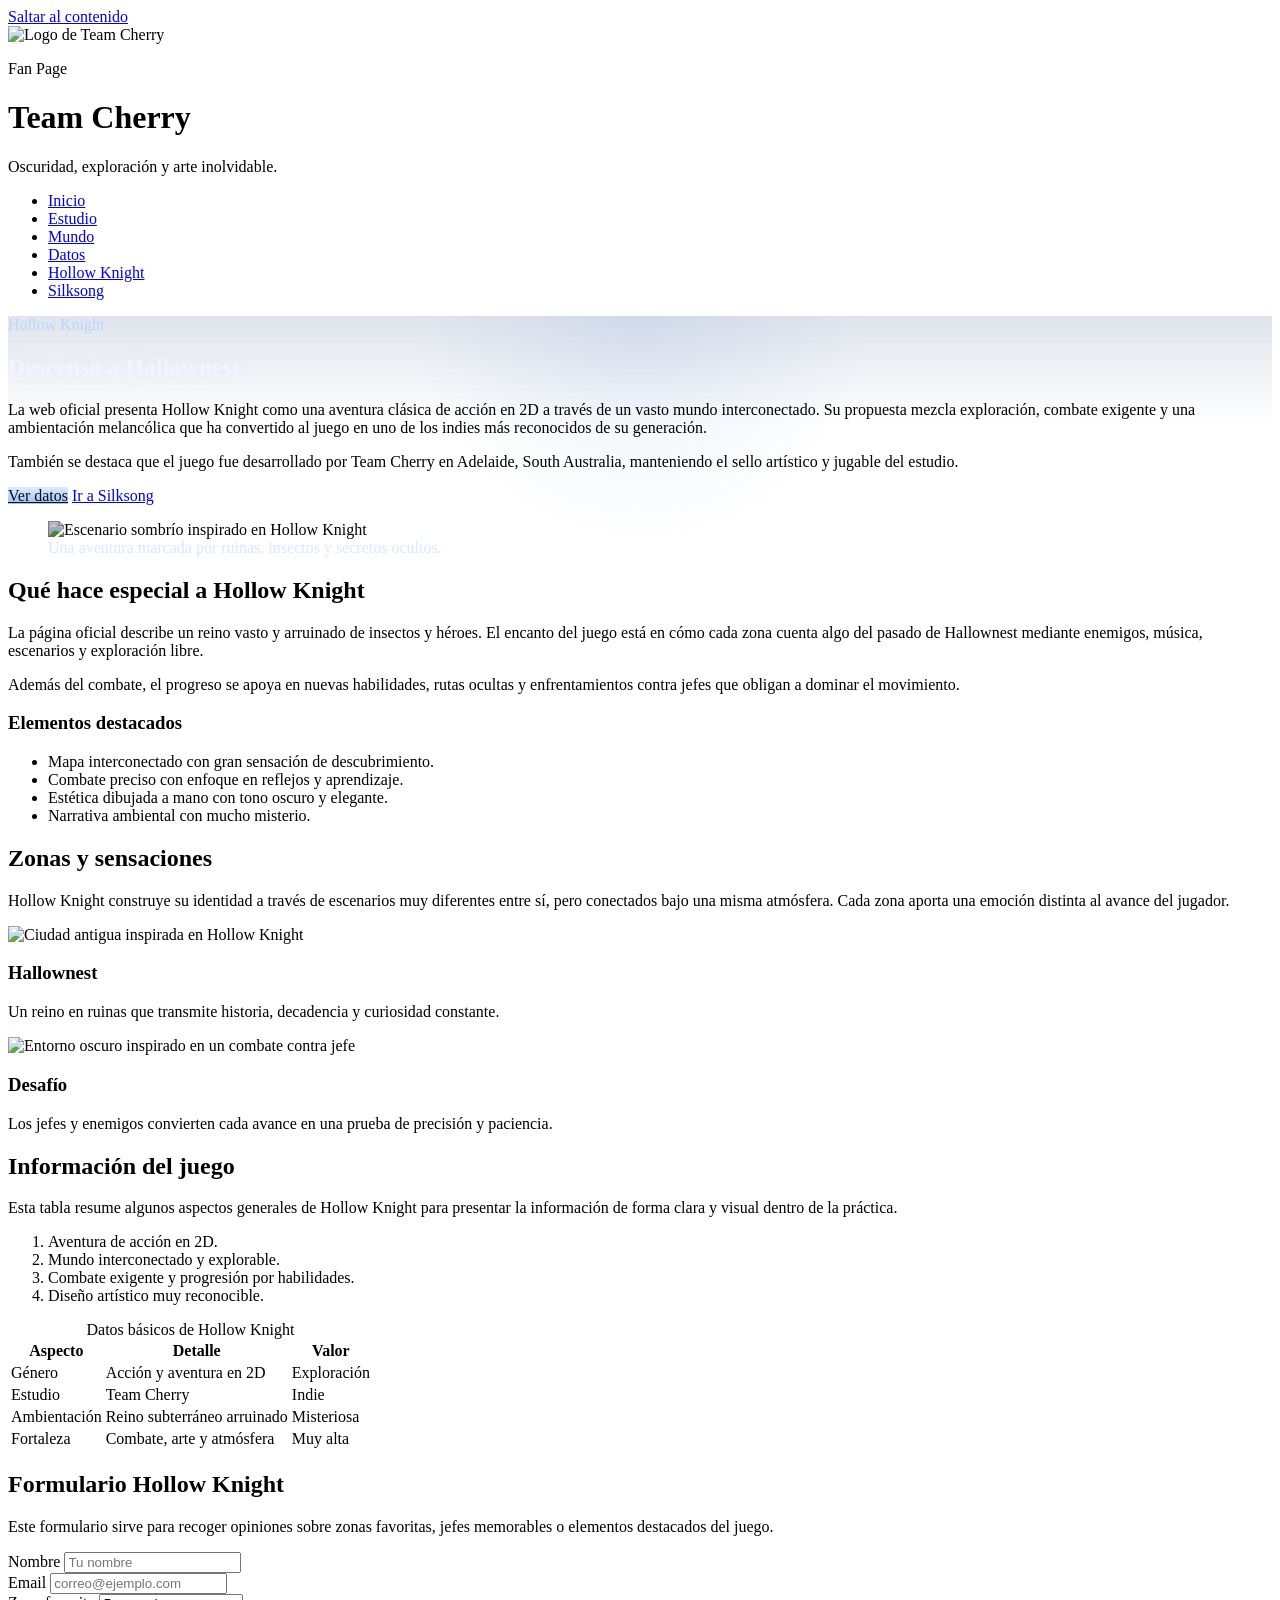
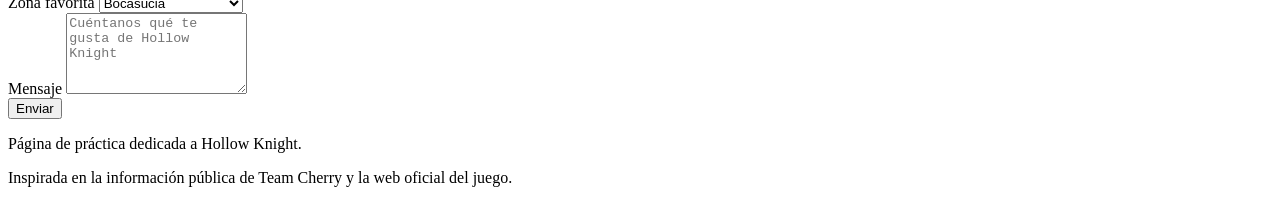
==== Html/hollowknight.html @ 448e2392 "+Paginas" ====
<!DOCTYPE html>
<html lang="es">
<head>
  <meta charset="UTF-8">
  <meta name="viewport" content="width=device-width, initial-scale=1.0">
  <meta name="description" content="Página dedicada a Hollow Knight con información general, características y formulario.">
  <title>Hollow Knight | Team Cherry Fan Page</title>
  <link rel="preconnect" href="https://fonts.googleapis.com">
  <link rel="preconnect" href="https://fonts.gstatic.com" crossorigin>
  <link href="https://fonts.googleapis.com/css2?family=Cinzel:wght@600;700&family=Inter:wght@400;500;700&display=swap" rel="stylesheet">
  <link rel="stylesheet" href="../Css/hollowknight.css">
</head>
<body>
  <a class="skip-link" href="#contenido">Saltar al contenido</a>

  <header class="site-header" id="inicio">
    <div class="container topbar">
      <div class="logo-wrap">
        <img class="header-logo" src="img/logo-placeholder.png" alt="Logo de Team Cherry" width="60" height="60">
        <div>
          <p class="mini-title">Fan Page</p>
          <h1>Team Cherry</h1>
          <p class="slogan">Oscuridad, exploración y arte inolvidable.</p>
        </div>
      </div>
      <nav class="main-nav" aria-label="Navegación principal">
        <ul>
          <li><a href="index.html">Inicio</a></li>
          <li><a href="index.html#estudio">Estudio</a></li>
          <li><a href="#mundo">Mundo</a></li>
          <li><a href="#tabla">Datos</a></li>
          <li><a href="hollowknight.html">Hollow Knight</a></li>
          <li><a href="silksong.html">Silksong</a></li>
        </ul>
      </nav>
    </div>
  </header>

  <main id="contenido">
    <section class="hero hero-game hk-hero">
      <div class="container hero-grid">
        <article class="hero-copy">
          <p class="mini-title">Hollow Knight</p>
          <h2>Descenso a Hallownest</h2>
          <p>La web oficial presenta Hollow Knight como una aventura clásica de acción en 2D a través de un vasto mundo interconectado. Su propuesta mezcla exploración, combate exigente y una ambientación melancólica que ha convertido al juego en uno de los indies más reconocidos de su generación.</p>
          <p>También se destaca que el juego fue desarrollado por Team Cherry en Adelaide, South Australia, manteniendo el sello artístico y jugable del estudio.</p>
          <div class="hero-actions">
            <a class="btn-primary" href="#tabla">Ver datos</a>
            <a class="btn-secondary" href="silksong.html">Ir a Silksong</a>
          </div>
        </article>
        <figure class="hero-panel">
          <img src="https://picsum.photos/seed/hollow-knight-main/900/1100" alt="Escenario sombrío inspirado en Hollow Knight" width="900" height="1100" loading="lazy">
          <figcaption>Una aventura marcada por ruinas, insectos y secretos ocultos.</figcaption>
        </figure>
      </div>
    </section>

    <section class="section" id="mundo">
      <div class="container two-col">
        <article class="panel">
          <h2>Qué hace especial a Hollow Knight</h2>
          <p>La página oficial describe un reino vasto y arruinado de insectos y héroes. El encanto del juego está en cómo cada zona cuenta algo del pasado de Hallownest mediante enemigos, música, escenarios y exploración libre.</p>
          <p>Además del combate, el progreso se apoya en nuevas habilidades, rutas ocultas y enfrentamientos contra jefes que obligan a dominar el movimiento.</p>
        </article>
        <aside class="panel light-panel">
          <h3>Elementos destacados</h3>
          <ul>
            <li>Mapa interconectado con gran sensación de descubrimiento.</li>
            <li>Combate preciso con enfoque en reflejos y aprendizaje.</li>
            <li>Estética dibujada a mano con tono oscuro y elegante.</li>
            <li>Narrativa ambiental con mucho misterio.</li>
          </ul>
        </aside>
      </div>
    </section>

    <section class="section alt-bg">
      <div class="container narrow-block">
        <h2>Zonas y sensaciones</h2>
        <p class="section-text centered-text">Hollow Knight construye su identidad a través de escenarios muy diferentes entre sí, pero conectados bajo una misma atmósfera. Cada zona aporta una emoción distinta al avance del jugador.</p>
        <div class="cards two-cards">
          <article class="card">
            <img src="https://picsum.photos/seed/hallownest-city/700/420" alt="Ciudad antigua inspirada en Hollow Knight" width="700" height="420" loading="lazy">
            <div class="card-content">
              <h3>Hallownest</h3>
              <p>Un reino en ruinas que transmite historia, decadencia y curiosidad constante.</p>
            </div>
          </article>
          <article class="card">
            <img src="https://picsum.photos/seed/hollow-boss/700/420" alt="Entorno oscuro inspirado en un combate contra jefe" width="700" height="420" loading="lazy">
            <div class="card-content">
              <h3>Desafío</h3>
              <p>Los jefes y enemigos convierten cada avance en una prueba de precisión y paciencia.</p>
            </div>
          </article>
        </div>
      </div>
    </section>

    <section class="section" id="tabla">
      <div class="container table-layout">
        <article>
          <h2>Información del juego</h2>
          <p>Esta tabla resume algunos aspectos generales de Hollow Knight para presentar la información de forma clara y visual dentro de la práctica.</p>
          <ol>
            <li>Aventura de acción en 2D.</li>
            <li>Mundo interconectado y explorable.</li>
            <li>Combate exigente y progresión por habilidades.</li>
            <li>Diseño artístico muy reconocible.</li>
          </ol>
        </article>
        <div class="table-wrap">
          <table>
            <caption>Datos básicos de Hollow Knight</caption>
            <thead>
              <tr>
                <th>Aspecto</th>
                <th>Detalle</th>
                <th>Valor</th>
              </tr>
            </thead>
            <tbody>
              <tr>
                <td>Género</td>
                <td>Acción y aventura en 2D</td>
                <td>Exploración</td>
              </tr>
              <tr>
                <td>Estudio</td>
                <td>Team Cherry</td>
                <td>Indie</td>
              </tr>
              <tr>
                <td>Ambientación</td>
                <td>Reino subterráneo arruinado</td>
                <td>Misteriosa</td>
              </tr>
              <tr>
                <td>Fortaleza</td>
                <td>Combate, arte y atmósfera</td>
                <td>Muy alta</td>
              </tr>
            </tbody>
          </table>
        </div>
      </div>
    </section>

    <section class="section contact-section">
      <div class="container contact-grid">
        <article class="panel">
          <h2>Formulario Hollow Knight</h2>
          <p>Este formulario sirve para recoger opiniones sobre zonas favoritas, jefes memorables o elementos destacados del juego.</p>
        </article>
        <form class="contact-form" action="#" method="post">
          <div class="form-group">
            <label for="nombre-hk">Nombre</label>
            <input type="text" id="nombre-hk" name="nombre-hk" placeholder="Tu nombre" required>
          </div>
          <div class="form-group">
            <label for="email-hk">Email</label>
            <input type="email" id="email-hk" name="email-hk" placeholder="correo@ejemplo.com" required>
          </div>
          <div class="form-group">
            <label for="zona-hk">Zona favorita</label>
            <select id="zona-hk" name="zona-hk">
              <option value="bocasucia">Bocasucia</option>
              <option value="ciudad">Ciudad de Lágrimas</option>
              <option value="nido">Nido Profundo</option>
              <option value="jardines">Jardines de la Reina</option>
            </select>
          </div>
          <div class="form-group">
            <label for="mensaje-hk">Mensaje</label>
            <textarea id="mensaje-hk" name="mensaje-hk" rows="5" placeholder="Cuéntanos qué te gusta de Hollow Knight"></textarea>
          </div>
          <button type="submit" class="btn-primary">Enviar</button>
        </form>
      </div>
    </section>
  </main>

  <footer class="site-footer">
    <div class="container footer-content">
      <p>Página de práctica dedicada a Hollow Knight.</p>
      <p>Inspirada en la información pública de Team Cherry y la web oficial del juego.</p>
    </div>
  </footer>
</body>
</html>
---- Css/hollowknight.css ----
.hero-game {
  background:
    radial-gradient(circle at top, rgba(124, 156, 214, 0.16), transparent 34%),
    linear-gradient(180deg, rgba(82, 104, 150, 0.18), transparent 45%);
}

.hero-game .mini-title {
  color: #b8d6ff;
}

.hero-game .hero-copy h2 {
  color: #eef6ff;
  text-shadow: 0 0 18px rgba(151, 191, 255, 0.12);
}

.hero-game .btn-primary {
  background: linear-gradient(180deg, #dcecff 0%, #9fc1ef 100%);
  color: #09111d;
}

.hero-game .btn-primary:hover {
  filter: brightness(1.08);
}

.hero-game .btn-secondary {
  border-color: rgba(159, 193, 239, 0.45);
}

.hero-game .btn-secondary:hover {
  color: #d5e8ff;
  background: rgba(159, 193, 239, 0.09);
}

.hk-hero .hero-panel {
  border-color: rgba(159, 193, 239, 0.25);
}

.hk-hero .hero-panel img {
  filter: brightness(0.78) contrast(1.04) saturate(0.95);
}

.hk-hero .hero-panel figcaption {
  color: #d7e8ff;
}

.hk-hero .panel,
.hk-hero .contact-form,
.hk-hero .table-wrap,
.hk-page .panel,
.hk-page .contact-form,
.hk-page .table-wrap {
  border-color: rgba(159, 193, 239, 0.16);
}

.hk-page .light-panel {
  background: linear-gradient(180deg, rgba(124, 156, 214, 0.14), rgba(255, 255, 255, 0.03));
}

.hk-page .card {
  background: linear-gradient(180deg, #101827 0%, #0b1320 100%);
}

.hk-page .card h3,
.hk-page h2,
.hk-page h3,
.hk-page caption {
  color: #edf5ff;
}

.hk-page thead {
  background: rgba(124, 156, 214, 0.14);
}

.hk-page label {
  color: #b8d6ff;
}

.hk-page input:focus,
.hk-page select:focus,
.hk-page textarea:focus {
  outline: 2px solid rgba(184, 214, 255, 0.75);
  border-color: rgba(184, 214, 255, 0.75);
}
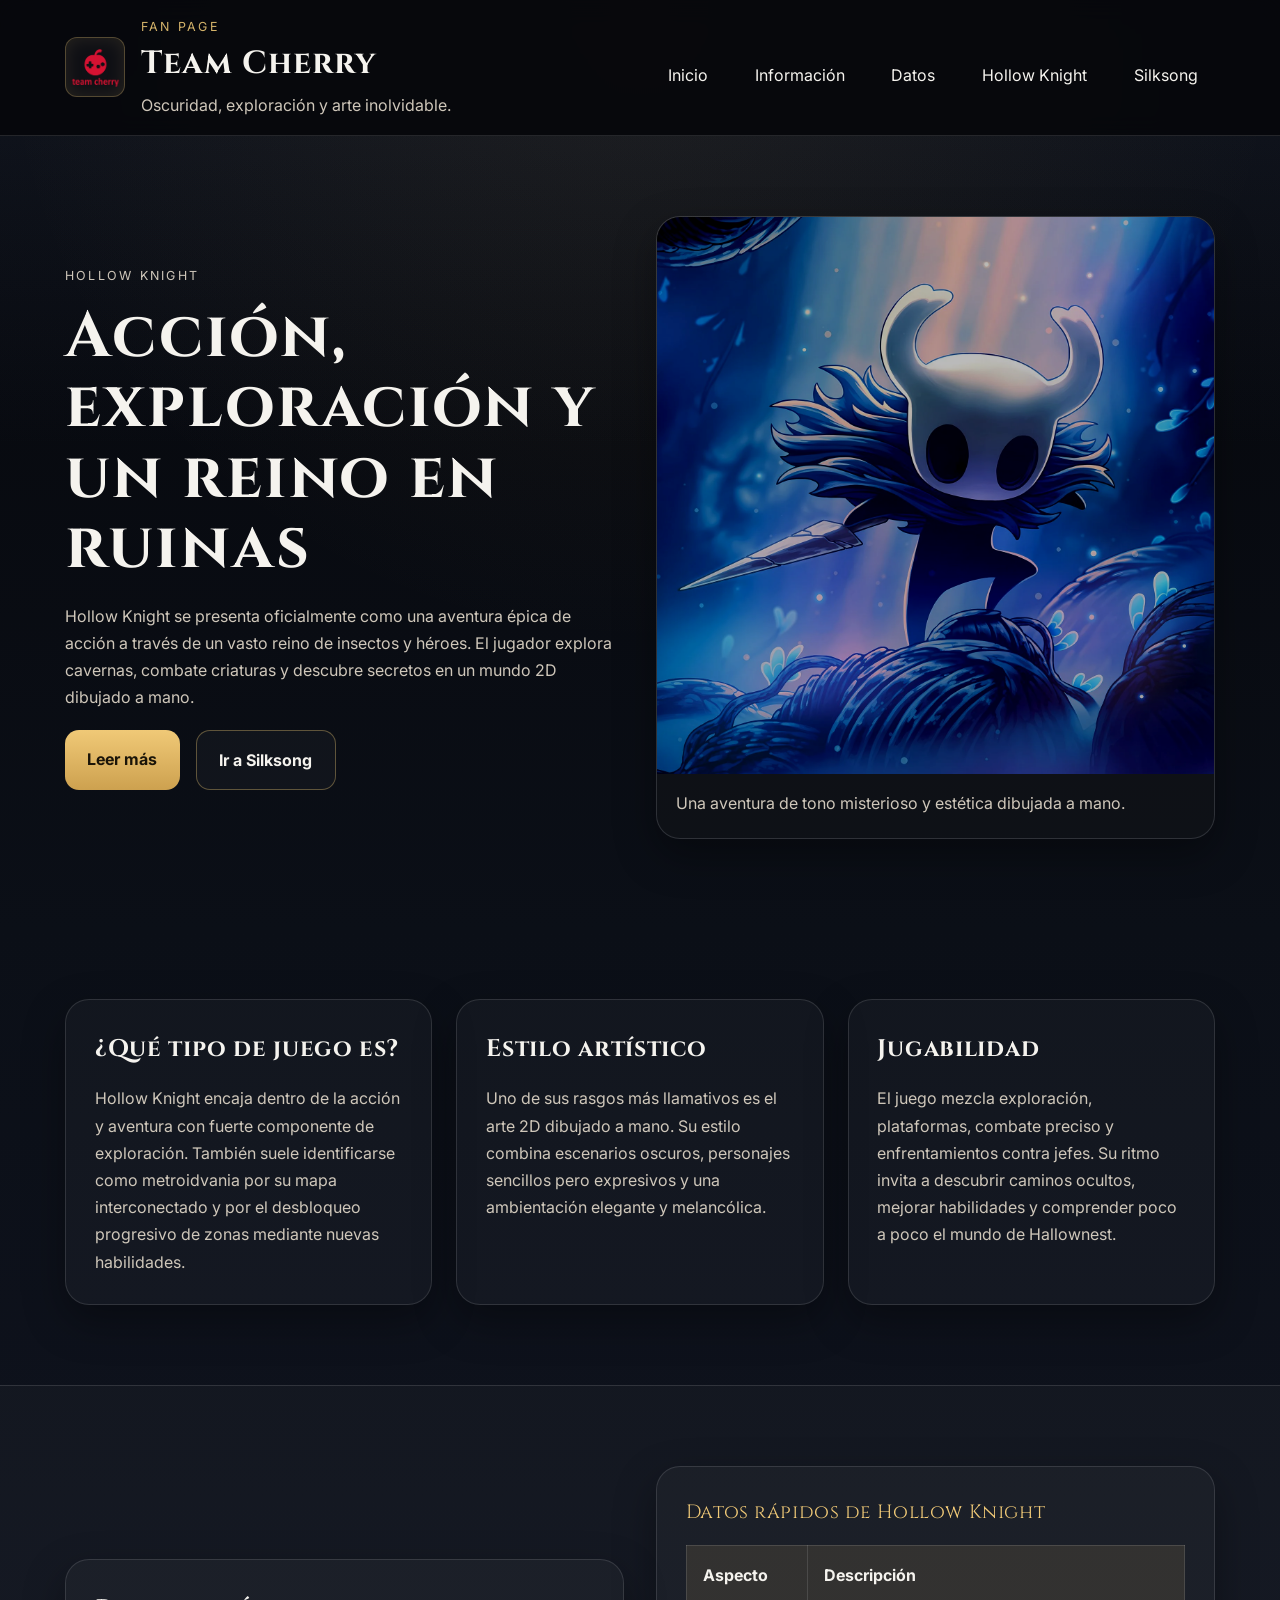
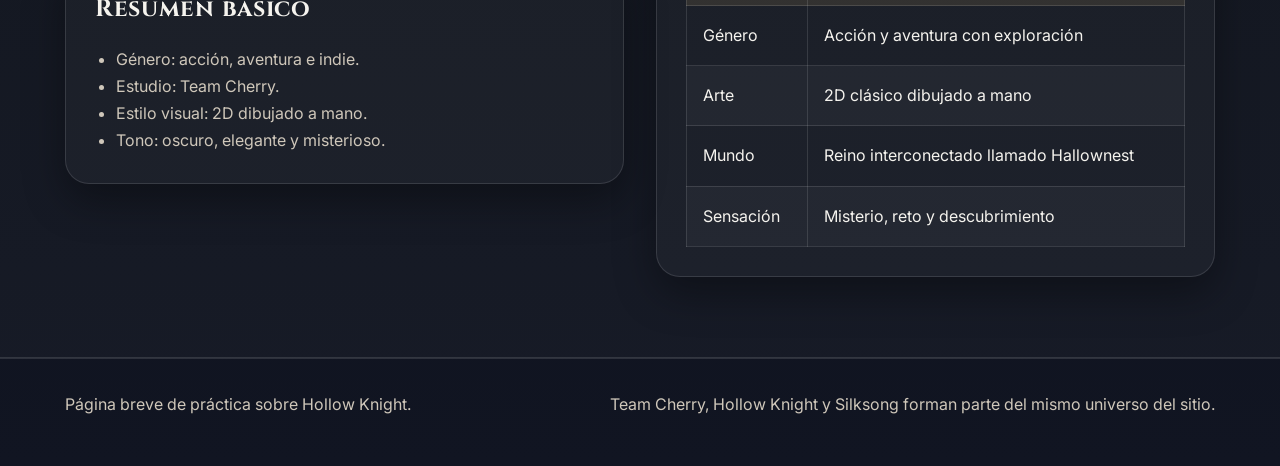
==== commit a8cc99de: "PaginasModificadas" ====
--- a/Html/hollowknight.html
+++ b/Html/hollowknight.html
@@ -3,20 +3,21 @@
 <head>
   <meta charset="UTF-8">
   <meta name="viewport" content="width=device-width, initial-scale=1.0">
-  <meta name="description" content="Página dedicada a Hollow Knight con información general, características y formulario.">
+  <meta name="description" content="Página breve sobre Hollow Knight con información básica del juego.">
   <title>Hollow Knight | Team Cherry Fan Page</title>
   <link rel="preconnect" href="https://fonts.googleapis.com">
   <link rel="preconnect" href="https://fonts.gstatic.com" crossorigin>
   <link href="https://fonts.googleapis.com/css2?family=Cinzel:wght@600;700&family=Inter:wght@400;500;700&display=swap" rel="stylesheet">
+  <link rel="stylesheet" href="../Css/estilos.css">
   <link rel="stylesheet" href="../Css/hollowknight.css">
 </head>
-<body>
+<body class="hk-page">
   <a class="skip-link" href="#contenido">Saltar al contenido</a>
 
   <header class="site-header" id="inicio">
     <div class="container topbar">
       <div class="logo-wrap">
-        <img class="header-logo" src="img/logo-placeholder.png" alt="Logo de Team Cherry" width="60" height="60">
+        <img class="header-logo" src="../Imagenes/TeamCherry.png" alt="Logo de Team Cherry" width="60" height="60">
         <div>
           <p class="mini-title">Fan Page</p>
           <h1>Team Cherry</h1>
@@ -26,8 +27,7 @@
       <nav class="main-nav" aria-label="Navegación principal">
         <ul>
           <li><a href="index.html">Inicio</a></li>
-          <li><a href="index.html#estudio">Estudio</a></li>
-          <li><a href="#mundo">Mundo</a></li>
+          <li><a href="#info">Información</a></li>
           <li><a href="#tabla">Datos</a></li>
           <li><a href="hollowknight.html">Hollow Knight</a></li>
           <li><a href="silksong.html">Silksong</a></li>
@@ -37,154 +37,93 @@
   </header>
 
   <main id="contenido">
-    <section class="hero hero-game hk-hero">
+    <section class="hero hero-game hk-hero short-hero">
       <div class="container hero-grid">
         <article class="hero-copy">
           <p class="mini-title">Hollow Knight</p>
-          <h2>Descenso a Hallownest</h2>
-          <p>La web oficial presenta Hollow Knight como una aventura clásica de acción en 2D a través de un vasto mundo interconectado. Su propuesta mezcla exploración, combate exigente y una ambientación melancólica que ha convertido al juego en uno de los indies más reconocidos de su generación.</p>
-          <p>También se destaca que el juego fue desarrollado por Team Cherry en Adelaide, South Australia, manteniendo el sello artístico y jugable del estudio.</p>
+          <h2>Acción, exploración y un reino en ruinas</h2>
+          <p>Hollow Knight se presenta oficialmente como una aventura épica de acción a través de un vasto reino de insectos y héroes. El jugador explora cavernas, combate criaturas y descubre secretos en un mundo 2D dibujado a mano.</p>
           <div class="hero-actions">
-            <a class="btn-primary" href="#tabla">Ver datos</a>
+            <a class="btn-primary" href="#info">Leer más</a>
             <a class="btn-secondary" href="silksong.html">Ir a Silksong</a>
           </div>
         </article>
+
         <figure class="hero-panel">
-          <img src="https://picsum.photos/seed/hollow-knight-main/900/1100" alt="Escenario sombrío inspirado en Hollow Knight" width="900" height="1100" loading="lazy">
-          <figcaption>Una aventura marcada por ruinas, insectos y secretos ocultos.</figcaption>
+          <img src="../Imagenes/HollowKnight.png" alt="Escenario oscuro inspirado en Hollow Knight" width="900" height="1000" loading="lazy">
+          <figcaption>Una aventura de tono misterioso y estética dibujada a mano.</figcaption>
         </figure>
       </div>
     </section>
 
-    <section class="section" id="mundo">
-      <div class="container two-col">
+    <section class="section" id="info">
+      <div class="container simple-grid">
         <article class="panel">
-          <h2>Qué hace especial a Hollow Knight</h2>
-          <p>La página oficial describe un reino vasto y arruinado de insectos y héroes. El encanto del juego está en cómo cada zona cuenta algo del pasado de Hallownest mediante enemigos, música, escenarios y exploración libre.</p>
-          <p>Además del combate, el progreso se apoya en nuevas habilidades, rutas ocultas y enfrentamientos contra jefes que obligan a dominar el movimiento.</p>
+          <h2>¿Qué tipo de juego es?</h2>
+          <p>Hollow Knight encaja dentro de la acción y aventura con fuerte componente de exploración. También suele identificarse como metroidvania por su mapa interconectado y por el desbloqueo progresivo de zonas mediante nuevas habilidades.</p>
         </article>
-        <aside class="panel light-panel">
-          <h3>Elementos destacados</h3>
-          <ul>
-            <li>Mapa interconectado con gran sensación de descubrimiento.</li>
-            <li>Combate preciso con enfoque en reflejos y aprendizaje.</li>
-            <li>Estética dibujada a mano con tono oscuro y elegante.</li>
-            <li>Narrativa ambiental con mucho misterio.</li>
-          </ul>
-        </aside>
+
+        <article class="panel">
+          <h2>Estilo artístico</h2>
+          <p>Uno de sus rasgos más llamativos es el arte 2D dibujado a mano. Su estilo combina escenarios oscuros, personajes sencillos pero expresivos y una ambientación elegante y melancólica.</p>
+        </article>
+
+        <article class="panel">
+          <h2>Jugabilidad</h2>
+          <p>El juego mezcla exploración, plataformas, combate preciso y enfrentamientos contra jefes. Su ritmo invita a descubrir caminos ocultos, mejorar habilidades y comprender poco a poco el mundo de Hallownest.</p>
+        </article>
       </div>
     </section>
 
-    <section class="section alt-bg">
-      <div class="container narrow-block">
-        <h2>Zonas y sensaciones</h2>
-        <p class="section-text centered-text">Hollow Knight construye su identidad a través de escenarios muy diferentes entre sí, pero conectados bajo una misma atmósfera. Cada zona aporta una emoción distinta al avance del jugador.</p>
-        <div class="cards two-cards">
-          <article class="card">
-            <img src="https://picsum.photos/seed/hallownest-city/700/420" alt="Ciudad antigua inspirada en Hollow Knight" width="700" height="420" loading="lazy">
-            <div class="card-content">
-              <h3>Hallownest</h3>
-              <p>Un reino en ruinas que transmite historia, decadencia y curiosidad constante.</p>
-            </div>
-          </article>
-          <article class="card">
-            <img src="https://picsum.photos/seed/hollow-boss/700/420" alt="Entorno oscuro inspirado en un combate contra jefe" width="700" height="420" loading="lazy">
-            <div class="card-content">
-              <h3>Desafío</h3>
-              <p>Los jefes y enemigos convierten cada avance en una prueba de precisión y paciencia.</p>
-            </div>
-          </article>
-        </div>
-      </div>
-    </section>
+    <section class="section alt-bg" id="tabla">
+      <div class="container table-layout">
+        <article class="panel info-block">
+          <h2>Resumen básico</h2>
+          <ul>
+            <li>Género: acción, aventura e indie.</li>
+            <li>Estudio: Team Cherry.</li>
+            <li>Estilo visual: 2D dibujado a mano.</li>
+            <li>Tono: oscuro, elegante y misterioso.</li>
+          </ul>
+        </article>
 
-    <section class="section" id="tabla">
-      <div class="container table-layout">
-        <article>
-          <h2>Información del juego</h2>
-          <p>Esta tabla resume algunos aspectos generales de Hollow Knight para presentar la información de forma clara y visual dentro de la práctica.</p>
-          <ol>
-            <li>Aventura de acción en 2D.</li>
-            <li>Mundo interconectado y explorable.</li>
-            <li>Combate exigente y progresión por habilidades.</li>
-            <li>Diseño artístico muy reconocible.</li>
-          </ol>
-        </article>
         <div class="table-wrap">
           <table>
-            <caption>Datos básicos de Hollow Knight</caption>
+            <caption>Datos rápidos de Hollow Knight</caption>
             <thead>
               <tr>
                 <th>Aspecto</th>
-                <th>Detalle</th>
-                <th>Valor</th>
+                <th>Descripción</th>
               </tr>
             </thead>
             <tbody>
               <tr>
                 <td>Género</td>
-                <td>Acción y aventura en 2D</td>
-                <td>Exploración</td>
+                <td>Acción y aventura con exploración</td>
               </tr>
               <tr>
-                <td>Estudio</td>
-                <td>Team Cherry</td>
-                <td>Indie</td>
+                <td>Arte</td>
+                <td>2D clásico dibujado a mano</td>
               </tr>
               <tr>
-                <td>Ambientación</td>
-                <td>Reino subterráneo arruinado</td>
-                <td>Misteriosa</td>
+                <td>Mundo</td>
+                <td>Reino interconectado llamado Hallownest</td>
               </tr>
               <tr>
-                <td>Fortaleza</td>
-                <td>Combate, arte y atmósfera</td>
-                <td>Muy alta</td>
+                <td>Sensación</td>
+                <td>Misterio, reto y descubrimiento</td>
               </tr>
             </tbody>
           </table>
         </div>
       </div>
     </section>
-
-    <section class="section contact-section">
-      <div class="container contact-grid">
-        <article class="panel">
-          <h2>Formulario Hollow Knight</h2>
-          <p>Este formulario sirve para recoger opiniones sobre zonas favoritas, jefes memorables o elementos destacados del juego.</p>
-        </article>
-        <form class="contact-form" action="#" method="post">
-          <div class="form-group">
-            <label for="nombre-hk">Nombre</label>
-            <input type="text" id="nombre-hk" name="nombre-hk" placeholder="Tu nombre" required>
-          </div>
-          <div class="form-group">
-            <label for="email-hk">Email</label>
-            <input type="email" id="email-hk" name="email-hk" placeholder="correo@ejemplo.com" required>
-          </div>
-          <div class="form-group">
-            <label for="zona-hk">Zona favorita</label>
-            <select id="zona-hk" name="zona-hk">
-              <option value="bocasucia">Bocasucia</option>
-              <option value="ciudad">Ciudad de Lágrimas</option>
-              <option value="nido">Nido Profundo</option>
-              <option value="jardines">Jardines de la Reina</option>
-            </select>
-          </div>
-          <div class="form-group">
-            <label for="mensaje-hk">Mensaje</label>
-            <textarea id="mensaje-hk" name="mensaje-hk" rows="5" placeholder="Cuéntanos qué te gusta de Hollow Knight"></textarea>
-          </div>
-          <button type="submit" class="btn-primary">Enviar</button>
-        </form>
-      </div>
-    </section>
   </main>
 
   <footer class="site-footer">
     <div class="container footer-content">
-      <p>Página de práctica dedicada a Hollow Knight.</p>
-      <p>Inspirada en la información pública de Team Cherry y la web oficial del juego.</p>
+      <p>Página breve de práctica sobre Hollow Knight.</p>
+      <p>Team Cherry, Hollow Knight y Silksong forman parte del mismo universo del sitio.</p>
     </div>
   </footer>
 </body>
--- a/Css/estilos.css
+++ b/Css/estilos.css
@@ -0,0 +1,443 @@
+:root {
+  --bg: #07080d;
+  --bg-soft: #10131c;
+  --surface: #171b26;
+  --surface-light: #f4f1ea;
+  --surface-muted: #d9d1c1;
+  --text: #f5f3ee;
+  --text-soft: #cfc7ba;
+  --dark-text: #181818;
+  --gold: #d4b36a;
+  --gold-strong: #f0c977;
+  --line: rgba(255, 255, 255, 0.12);
+  --shadow: 0 16px 40px rgba(0, 0, 0, 0.35);
+}
+
+* {
+  box-sizing: border-box;
+  margin: 0;
+  padding: 0;
+}
+
+html {
+  scroll-behavior: smooth;
+}
+
+body {
+  font-family: 'Inter', sans-serif;
+  color: var(--text);
+  background:
+    radial-gradient(circle at top, rgba(212, 179, 106, 0.08), transparent 30%),
+    linear-gradient(180deg, #05060a 0%, #0b0f17 45%, #111522 100%);
+  line-height: 1.7;
+}
+
+img {
+  display: block;
+  width: 100%;
+  height: auto;
+}
+
+.container {
+  width: min(1150px, 92%);
+  margin: 0 auto;
+}
+
+.skip-link {
+  position: absolute;
+  left: -9999px;
+}
+
+.skip-link:focus {
+  left: 1rem;
+  top: 1rem;
+  background: #fff;
+  color: #000;
+  padding: 0.8rem 1rem;
+  border-radius: 0.7rem;
+  z-index: 999;
+}
+
+.site-header {
+  position: sticky;
+  top: 0;
+  z-index: 100;
+  background: rgba(7, 8, 13, 0.9);
+  backdrop-filter: blur(12px);
+  border-bottom: 1px solid var(--line);
+}
+
+.topbar {
+  display: flex;
+  justify-content: space-between;
+  align-items: center;
+  gap: 2rem;
+  padding: 1rem 0;
+}
+
+.logo-wrap {
+  display: flex;
+  align-items: center;
+  gap: 1rem;
+}
+
+.header-logo {
+  width: 60px;
+  height: 60px;
+  object-fit: cover;
+  border-radius: 12px;
+  border: 1px solid rgba(212, 179, 106, 0.35);
+  box-shadow: inset 0 0 18px rgba(212, 179, 106, 0.12);
+  background: rgba(255, 255, 255, 0.04);
+  padding: 0.25rem;
+}
+
+h1,
+h2,
+h3,
+caption {
+  font-family: 'Cinzel', serif;
+  letter-spacing: 0.03em;
+}
+
+.mini-title {
+  text-transform: uppercase;
+  letter-spacing: 0.18em;
+  color: var(--gold);
+  font-size: 0.78rem;
+}
+
+.slogan {
+  color: var(--text-soft);
+}
+
+.main-nav ul {
+  list-style: none;
+  display: flex;
+  flex-wrap: wrap;
+  gap: 0.8rem;
+}
+
+.main-nav a {
+  text-decoration: none;
+  color: var(--text);
+  padding: 0.75rem 1rem;
+  border-radius: 999px;
+  border: 1px solid transparent;
+  transition: all 0.3s ease;
+}
+
+.main-nav a:hover,
+.main-nav a:focus {
+  color: var(--gold-strong);
+  border-color: rgba(212, 179, 106, 0.35);
+  background: rgba(255, 255, 255, 0.04);
+}
+
+.hero,
+.section {
+  padding: 5rem 0;
+}
+
+.hero-grid,
+.two-col,
+.table-layout,
+.contact-grid {
+  display: grid;
+  grid-template-columns: repeat(2, 1fr);
+  gap: 2rem;
+  align-items: center;
+}
+
+.hero-copy h2 {
+  font-size: clamp(2.4rem, 5vw, 4.6rem);
+  line-height: 1.1;
+  margin: 0.8rem 0 1.2rem;
+}
+
+.hero-copy p {
+  color: var(--text-soft);
+  margin-bottom: 1rem;
+  max-width: 62ch;
+}
+
+.hero-actions {
+  display: flex;
+  flex-wrap: wrap;
+  gap: 1rem;
+  margin-top: 1.2rem;
+}
+
+.hero-panel,
+.panel,
+.card,
+.table-wrap,
+.contact-form {
+  border: 1px solid var(--line);
+  border-radius: 24px;
+  overflow: hidden;
+  box-shadow: var(--shadow);
+}
+
+.hero-panel {
+  background: rgba(255, 255, 255, 0.03);
+}
+
+.hero-panel img {
+  min-height: 520px;
+  object-fit: cover;
+  filter: brightness(0.72) contrast(1.05);
+}
+
+.hero-panel figcaption {
+  padding: 1rem 1.2rem 1.3rem;
+  color: var(--text-soft);
+  background: rgba(0, 0, 0, 0.2);
+}
+
+.btn-primary,
+.btn-secondary {
+  display: inline-block;
+  text-decoration: none;
+  padding: 0.95rem 1.4rem;
+  border-radius: 14px;
+  font-weight: 700;
+  transition: 0.3s ease;
+}
+
+.btn-primary {
+  background: linear-gradient(180deg, #f0c977 0%, #cda14f 100%);
+  color: #1a1408;
+  border: none;
+}
+
+.btn-primary:hover {
+  transform: translateY(-2px);
+  filter: brightness(1.05);
+}
+
+.btn-secondary {
+  border: 1px solid rgba(212, 179, 106, 0.4);
+  color: var(--text);
+  background: rgba(255, 255, 255, 0.03);
+}
+
+.btn-secondary:hover {
+  color: var(--gold-strong);
+  background: rgba(255, 255, 255, 0.06);
+}
+
+.panel,
+.contact-form,
+.table-wrap {
+  padding: 1.8rem;
+  background: rgba(255, 255, 255, 0.03);
+}
+
+.light-panel {
+  background: linear-gradient(180deg, rgba(212, 179, 106, 0.08), rgba(255, 255, 255, 0.03));
+}
+
+.panel p,
+.panel li,
+.section-text,
+.table-layout p,
+.table-layout li {
+  color: var(--text-soft);
+}
+
+ul,
+ol {
+  padding-left: 1.3rem;
+  margin-top: 1rem;
+}
+
+.alt-bg {
+  background: rgba(255, 255, 255, 0.025);
+  border-top: 1px solid var(--line);
+  border-bottom: 1px solid var(--line);
+}
+
+.cards {
+  margin-top: 2rem;
+  display: grid;
+  grid-template-columns: repeat(3, 1fr);
+  gap: 1.5rem;
+}
+
+.narrow-block {
+  max-width: 920px;
+}
+
+.centered-text {
+  text-align: center;
+  margin-left: auto;
+  margin-right: auto;
+}
+
+.two-cards {
+  grid-template-columns: repeat(2, minmax(280px, 360px));
+  justify-content: center;
+}
+
+.card {
+  background: #0f1420;
+}
+
+.card img {
+  height: 240px;
+  object-fit: cover;
+  filter: brightness(0.8);
+}
+
+.card-content {
+  padding: 1.4rem;
+}
+
+.card-content p {
+  color: var(--text-soft);
+  margin-top: 0.8rem;
+}
+
+.card:hover {
+  transform: translateY(-4px);
+  transition: transform 0.3s ease;
+}
+
+table {
+  width: 100%;
+  border-collapse: collapse;
+}
+
+caption {
+  text-align: left;
+  margin-bottom: 1rem;
+  color: var(--gold-strong);
+  font-size: 1.2rem;
+}
+
+th,
+td {
+  border: 1px solid rgba(255, 255, 255, 0.12);
+  padding: 1rem;
+  text-align: left;
+}
+
+thead {
+  background: rgba(212, 179, 106, 0.12);
+}
+
+tbody tr:nth-child(even) {
+  background: rgba(255, 255, 255, 0.03);
+}
+
+.form-group {
+  display: flex;
+  flex-direction: column;
+  margin-bottom: 1rem;
+}
+
+label {
+  margin-bottom: 0.45rem;
+  font-weight: 700;
+  color: var(--gold-strong);
+}
+
+input,
+select,
+textarea {
+  background: rgba(255, 255, 255, 0.05);
+  border: 1px solid rgba(255, 255, 255, 0.14);
+  border-radius: 14px;
+  padding: 0.95rem 1rem;
+  color: var(--text);
+}
+
+input::placeholder,
+textarea::placeholder {
+  color: #b9b1a3;
+}
+
+input:focus,
+select:focus,
+textarea:focus {
+  outline: 2px solid rgba(240, 201, 119, 0.7);
+  border-color: rgba(240, 201, 119, 0.7);
+}
+
+.site-footer {
+  border-top: 1px solid var(--line);
+  padding: 2rem 0 3rem;
+}
+
+.footer-content {
+  display: flex;
+  justify-content: space-between;
+  gap: 1rem;
+  flex-wrap: wrap;
+  color: var(--text-soft);
+}
+
+@media (max-width: 950px) {
+  .topbar,
+  .hero-grid,
+  .two-col,
+  .table-layout,
+  .contact-grid,
+  .cards {
+    grid-template-columns: 1fr;
+    display: grid;
+  }
+
+  .topbar {
+    justify-items: center;
+    text-align: center;
+  }
+
+  .logo-wrap {
+    flex-direction: column;
+  }
+
+  .main-nav ul,
+  .hero-actions {
+    justify-content: center;
+  }
+}
+
+@media (max-width: 600px) {
+  .hero,
+  .section {
+    padding: 3.5rem 0;
+  }
+
+  .hero-copy h2 {
+    font-size: 2.2rem;
+  }
+
+  .hero-panel img {
+    min-height: 360px;
+  }
+
+  th,
+  td {
+    padding: 0.8rem;
+    font-size: 0.95rem;
+  }
+
+  .footer-content {
+    flex-direction: column;
+    text-align: center;
+  }
+}
+
+.hero-game .hero-panel img {
+  min-height: 540px;
+}
+
+.hk-hero {
+  background: linear-gradient(180deg, rgba(120, 150, 205, 0.08), transparent 40%);
+}
+
+.ss-hero {
+  background: linear-gradient(180deg, rgba(180, 60, 70, 0.12), transparent 40%);
+}
--- a/Css/hollowknight.css
+++ b/Css/hollowknight.css
@@ -1,83 +1,75 @@
-.hero-game {
-  background:
-    radial-gradient(circle at top, rgba(124, 156, 214, 0.16), transparent 34%),
-    linear-gradient(180deg, rgba(82, 104, 150, 0.18), transparent 45%);
+.hk-page .hero-game {
+  padding: 5rem 0;
 }
 
-.hero-game .mini-title {
-  color: #b8d6ff;
+.hk-page .hk-hero {
+  background: linear-gradient(180deg, rgba(120, 150, 205, 0.08), transparent 40%);
 }
 
-.hero-game .hero-copy h2 {
-  color: #eef6ff;
-  text-shadow: 0 0 18px rgba(151, 191, 255, 0.12);
+.hk-page .short-hero .hero-panel img {
+  min-height: 540px;
 }
 
-.hero-game .btn-primary {
-  background: linear-gradient(180deg, #dcecff 0%, #9fc1ef 100%);
-  color: #09111d;
+.hk-page .simple-grid {
+  display: grid;
+  grid-template-columns: repeat(3, 1fr);
+  gap: 1.5rem;
 }
 
-.hero-game .btn-primary:hover {
-  filter: brightness(1.08);
+.hk-page .simple-grid .panel h2 {
+  margin-bottom: 1rem;
 }
 
-.hero-game .btn-secondary {
-  border-color: rgba(159, 193, 239, 0.45);
+.hk-page .simple-grid .panel p,
+.hk-page .info-block li {
+  color: var(--text-soft);
 }
 
-.hero-game .btn-secondary:hover {
-  color: #d5e8ff;
-  background: rgba(159, 193, 239, 0.09);
+.hk-page .info-block ul {
+  padding-left: 1.3rem;
+  margin-top: 1rem;
 }
 
-.hk-hero .hero-panel {
-  border-color: rgba(159, 193, 239, 0.25);
+.hk-page .table-layout {
+  display: grid;
+  grid-template-columns: repeat(2, 1fr);
+  gap: 2rem;
+  align-items: center;
 }
 
-.hk-hero .hero-panel img {
-  filter: brightness(0.78) contrast(1.04) saturate(0.95);
+.hk-page .table-wrap {
+  padding: 1.8rem;
 }
 
-.hk-hero .hero-panel figcaption {
-  color: #d7e8ff;
+.hk-page caption {
+  margin-bottom: 1rem;
 }
 
-.hk-hero .panel,
-.hk-hero .contact-form,
-.hk-hero .table-wrap,
-.hk-page .panel,
-.hk-page .contact-form,
-.hk-page .table-wrap {
-  border-color: rgba(159, 193, 239, 0.16);
+.hk-page th,
+.hk-page td {
+  padding: 1rem;
+  text-align: left;
 }
 
-.hk-page .light-panel {
-  background: linear-gradient(180deg, rgba(124, 156, 214, 0.14), rgba(255, 255, 255, 0.03));
+@media (max-width: 950px) {
+  .hk-page .simple-grid,
+  .hk-page .table-layout {
+    grid-template-columns: 1fr;
+  }
 }
 
-.hk-page .card {
-  background: linear-gradient(180deg, #101827 0%, #0b1320 100%);
-}
+@media (max-width: 600px) {
+  .hk-page .hero-game {
+    padding: 3.5rem 0;
+  }
 
-.hk-page .card h3,
-.hk-page h2,
-.hk-page h3,
-.hk-page caption {
-  color: #edf5ff;
-}
+  .hk-page .short-hero .hero-panel img {
+    min-height: 360px;
+  }
 
-.hk-page thead {
-  background: rgba(124, 156, 214, 0.14);
-}
-
-.hk-page label {
-  color: #b8d6ff;
-}
-
-.hk-page input:focus,
-.hk-page select:focus,
-.hk-page textarea:focus {
-  outline: 2px solid rgba(184, 214, 255, 0.75);
-  border-color: rgba(184, 214, 255, 0.75);
+  .hk-page th,
+  .hk-page td {
+    padding: 0.8rem;
+    font-size: 0.95rem;
+  }
 }
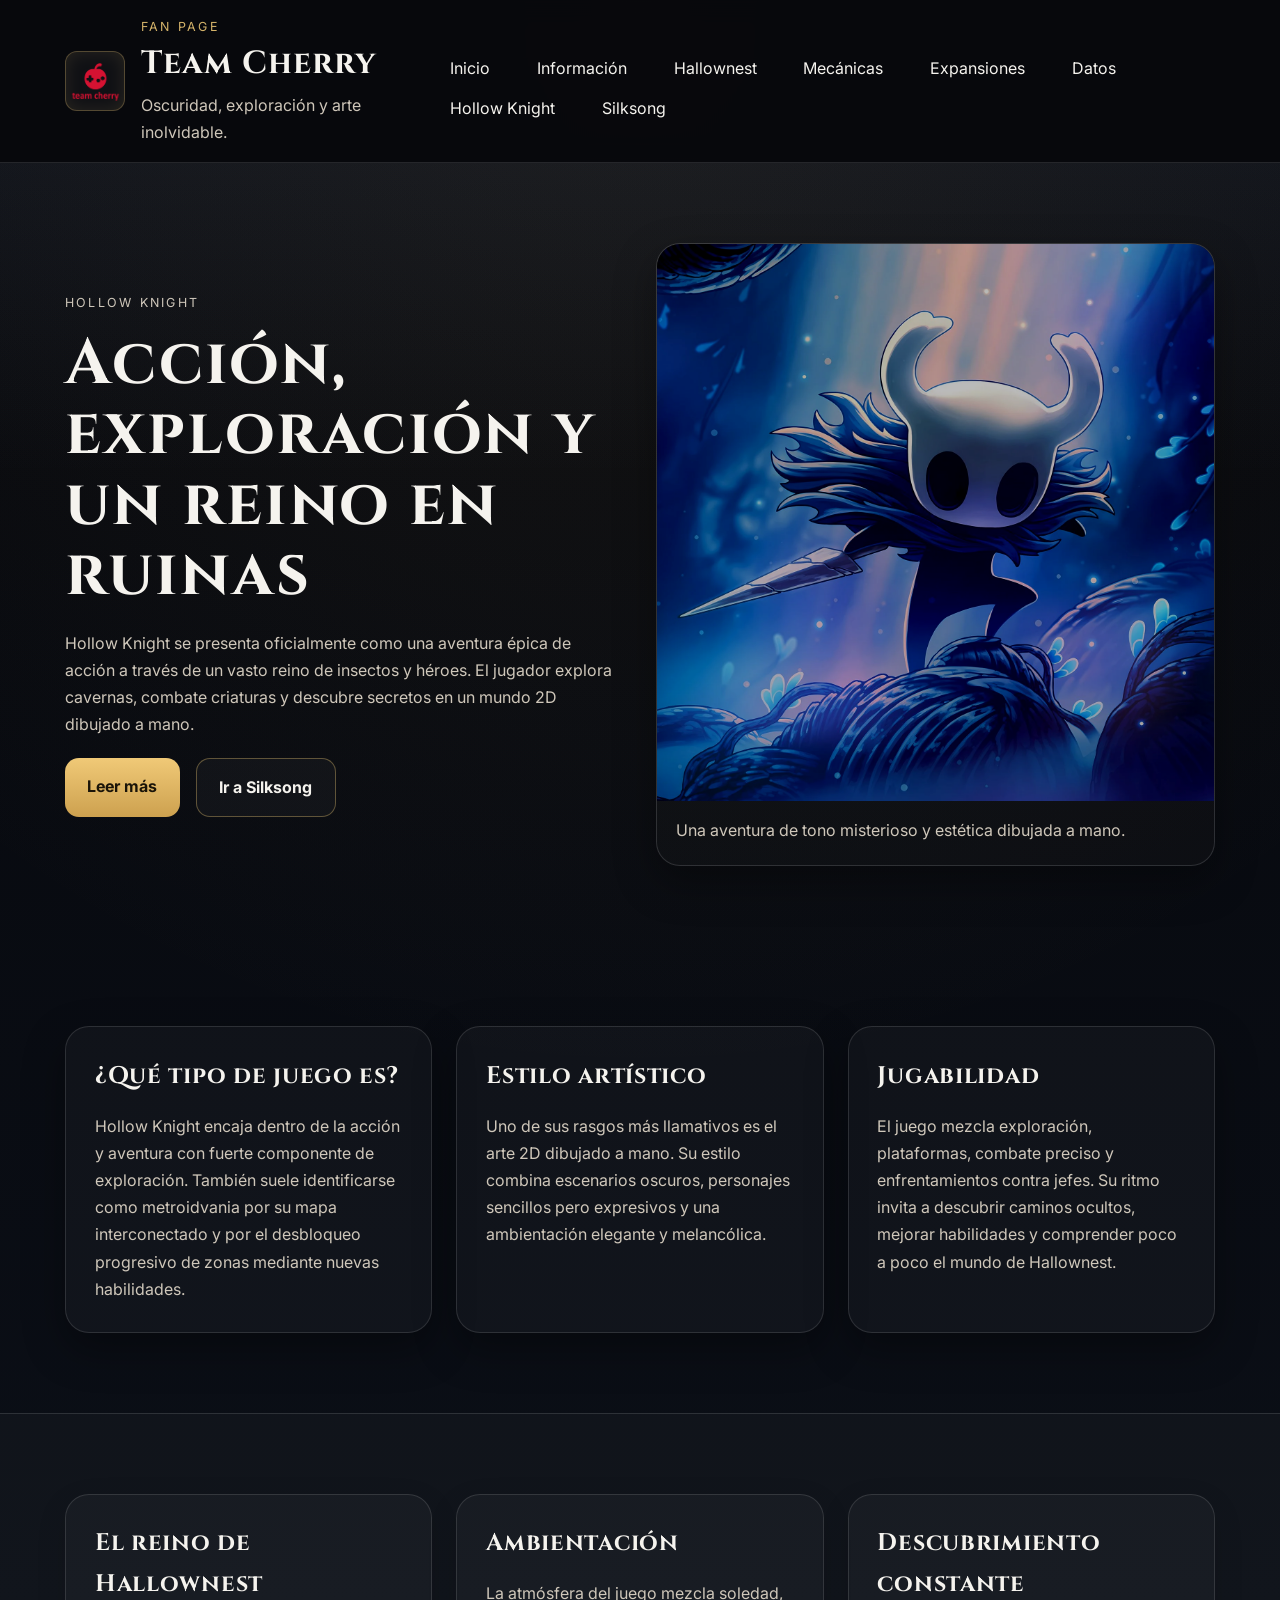
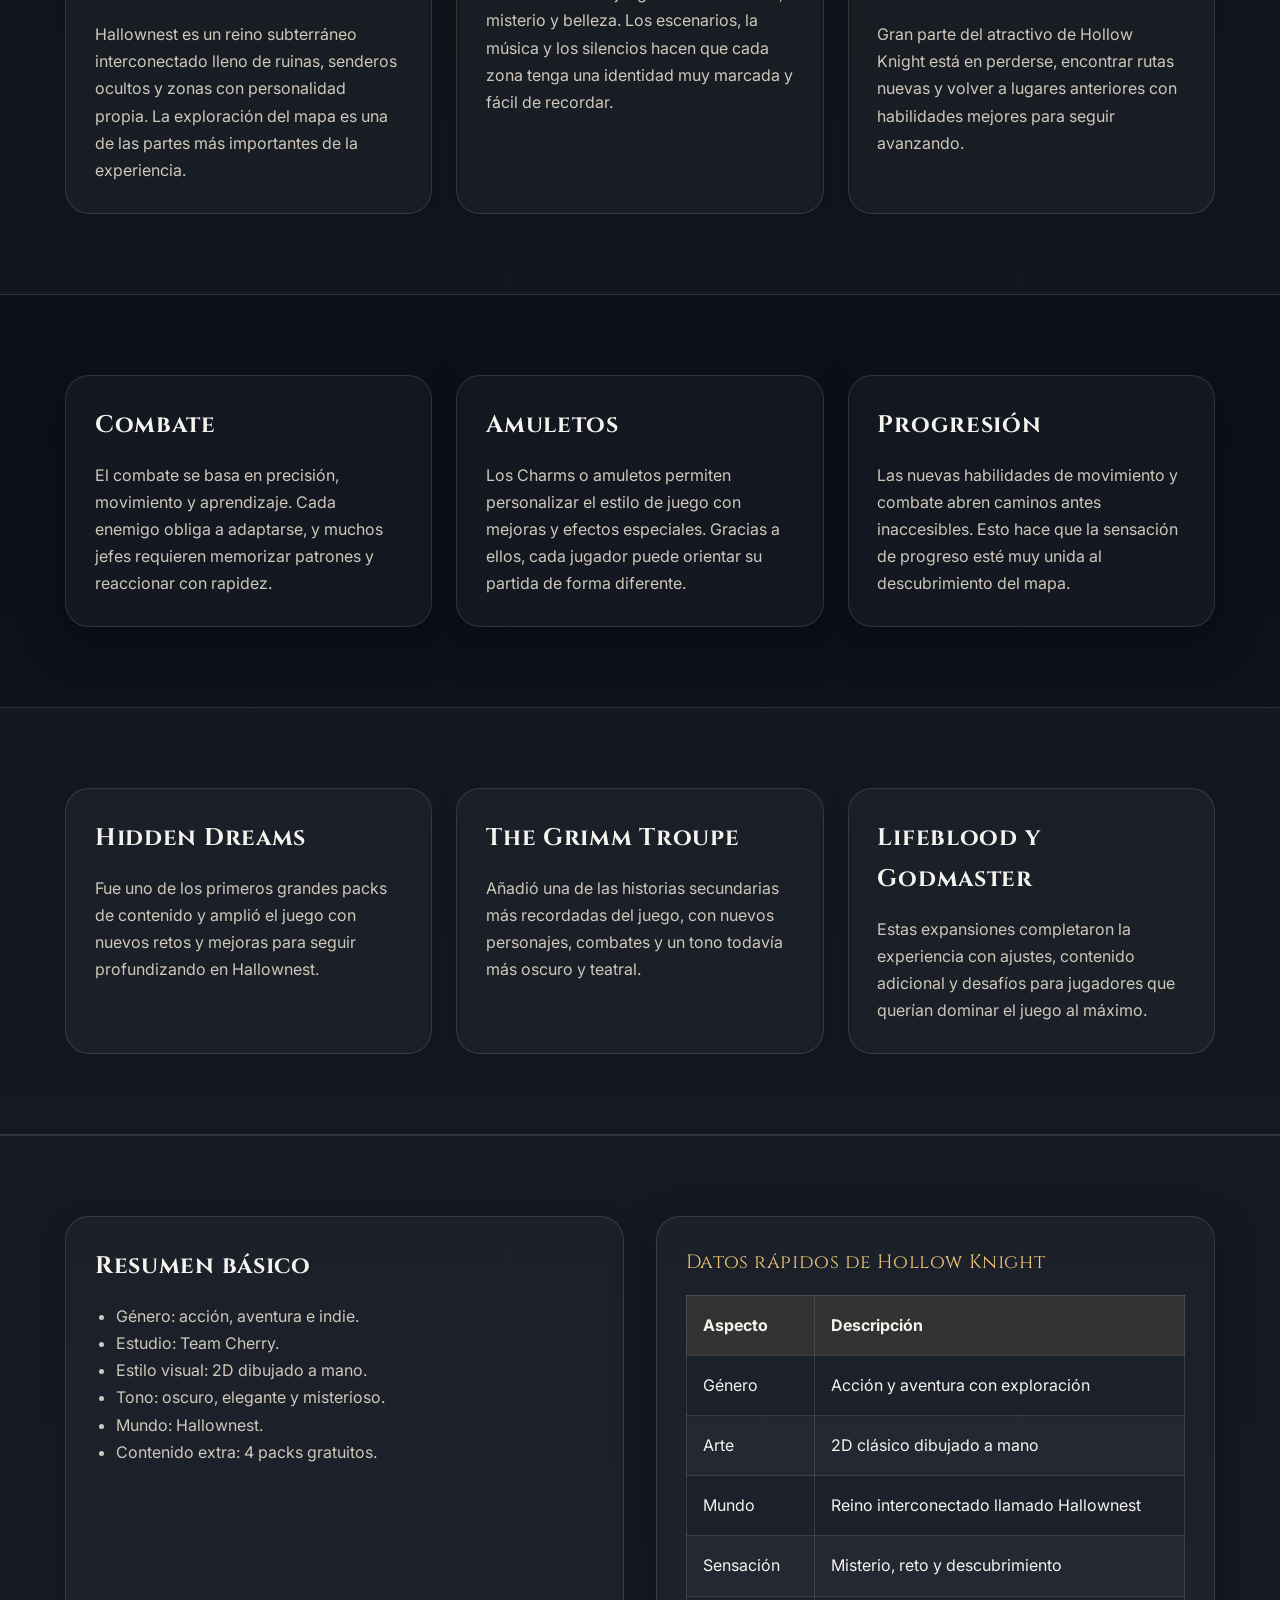
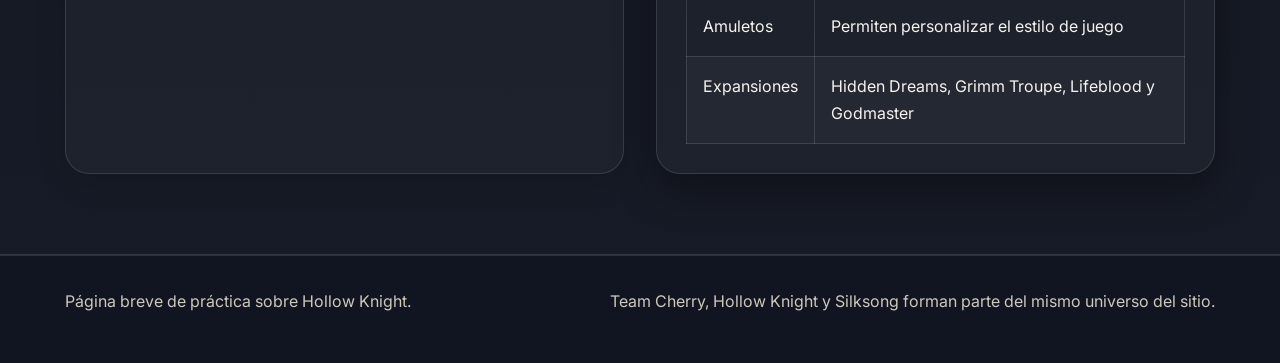
==== commit 4bb1f99e: "Cambios Realizados" ====
--- a/Html/hollowknight.html
+++ b/Html/hollowknight.html
@@ -28,6 +28,9 @@
         <ul>
           <li><a href="index.html">Inicio</a></li>
           <li><a href="#info">Información</a></li>
+          <li><a href="#hallownest">Hallownest</a></li>
+          <li><a href="#mecanicas">Mecánicas</a></li>
+          <li><a href="#expansiones">Expansiones</a></li>
           <li><a href="#tabla">Datos</a></li>
           <li><a href="hollowknight.html">Hollow Knight</a></li>
           <li><a href="silksong.html">Silksong</a></li>
@@ -75,6 +78,63 @@
       </div>
     </section>
 
+    <section class="section alt-bg" id="hallownest">
+      <div class="container simple-grid">
+        <article class="panel">
+          <h2>El reino de Hallownest</h2>
+          <p>Hallownest es un reino subterráneo interconectado lleno de ruinas, senderos ocultos y zonas con personalidad propia. La exploración del mapa es una de las partes más importantes de la experiencia.</p>
+        </article>
+
+        <article class="panel">
+          <h2>Ambientación</h2>
+          <p>La atmósfera del juego mezcla soledad, misterio y belleza. Los escenarios, la música y los silencios hacen que cada zona tenga una identidad muy marcada y fácil de recordar.</p>
+        </article>
+
+        <article class="panel">
+          <h2>Descubrimiento constante</h2>
+          <p>Gran parte del atractivo de Hollow Knight está en perderse, encontrar rutas nuevas y volver a lugares anteriores con habilidades mejores para seguir avanzando.</p>
+        </article>
+      </div>
+    </section>
+
+    <section class="section" id="mecanicas">
+      <div class="container simple-grid">
+        <article class="panel">
+          <h2>Combate</h2>
+          <p>El combate se basa en precisión, movimiento y aprendizaje. Cada enemigo obliga a adaptarse, y muchos jefes requieren memorizar patrones y reaccionar con rapidez.</p>
+        </article>
+
+        <article class="panel">
+          <h2>Amuletos</h2>
+          <p>Los Charms o amuletos permiten personalizar el estilo de juego con mejoras y efectos especiales. Gracias a ellos, cada jugador puede orientar su partida de forma diferente.</p>
+        </article>
+
+        <article class="panel">
+          <h2>Progresión</h2>
+          <p>Las nuevas habilidades de movimiento y combate abren caminos antes inaccesibles. Esto hace que la sensación de progreso esté muy unida al descubrimiento del mapa.</p>
+        </article>
+      </div>
+    </section>
+
+    <section class="section alt-bg" id="expansiones">
+      <div class="container simple-grid">
+        <article class="panel">
+          <h2>Hidden Dreams</h2>
+          <p>Fue uno de los primeros grandes packs de contenido y amplió el juego con nuevos retos y mejoras para seguir profundizando en Hallownest.</p>
+        </article>
+
+        <article class="panel">
+          <h2>The Grimm Troupe</h2>
+          <p>Añadió una de las historias secundarias más recordadas del juego, con nuevos personajes, combates y un tono todavía más oscuro y teatral.</p>
+        </article>
+
+        <article class="panel">
+          <h2>Lifeblood y Godmaster</h2>
+          <p>Estas expansiones completaron la experiencia con ajustes, contenido adicional y desafíos para jugadores que querían dominar el juego al máximo.</p>
+        </article>
+      </div>
+    </section>
+
     <section class="section alt-bg" id="tabla">
       <div class="container table-layout">
         <article class="panel info-block">
@@ -84,6 +144,8 @@
             <li>Estudio: Team Cherry.</li>
             <li>Estilo visual: 2D dibujado a mano.</li>
             <li>Tono: oscuro, elegante y misterioso.</li>
+            <li>Mundo: Hallownest.</li>
+            <li>Contenido extra: 4 packs gratuitos.</li>
           </ul>
         </article>
 
@@ -112,6 +174,14 @@
               <tr>
                 <td>Sensación</td>
                 <td>Misterio, reto y descubrimiento</td>
+              </tr>
+              <tr>
+                <td>Amuletos</td>
+                <td>Permiten personalizar el estilo de juego</td>
+              </tr>
+              <tr>
+                <td>Expansiones</td>
+                <td>Hidden Dreams, Grimm Troupe, Lifeblood y Godmaster</td>
               </tr>
             </tbody>
           </table>
--- a/Css/hollowknight.css
+++ b/Css/hollowknight.css
@@ -51,6 +51,33 @@
   text-align: left;
 }
 
+/* Añadido */
+.hk-page .panel {
+  min-height: 100%;
+}
+
+.hk-page .panel p {
+  line-height: 1.7;
+}
+
+.hk-page .section.alt-bg .panel {
+  box-shadow: 0 10px 30px rgba(0, 0, 0, 0.12);
+}
+
+.hk-page .table-wrap table {
+  width: 100%;
+  border-collapse: collapse;
+}
+
+.hk-page .table-wrap tbody tr:not(:last-child) {
+  border-bottom: 1px solid rgba(255, 255, 255, 0.08);
+}
+
+.hk-page .table-wrap td,
+.hk-page .table-wrap th {
+  vertical-align: top;
+}
+
 @media (max-width: 950px) {
   .hk-page .simple-grid,
   .hk-page .table-layout {
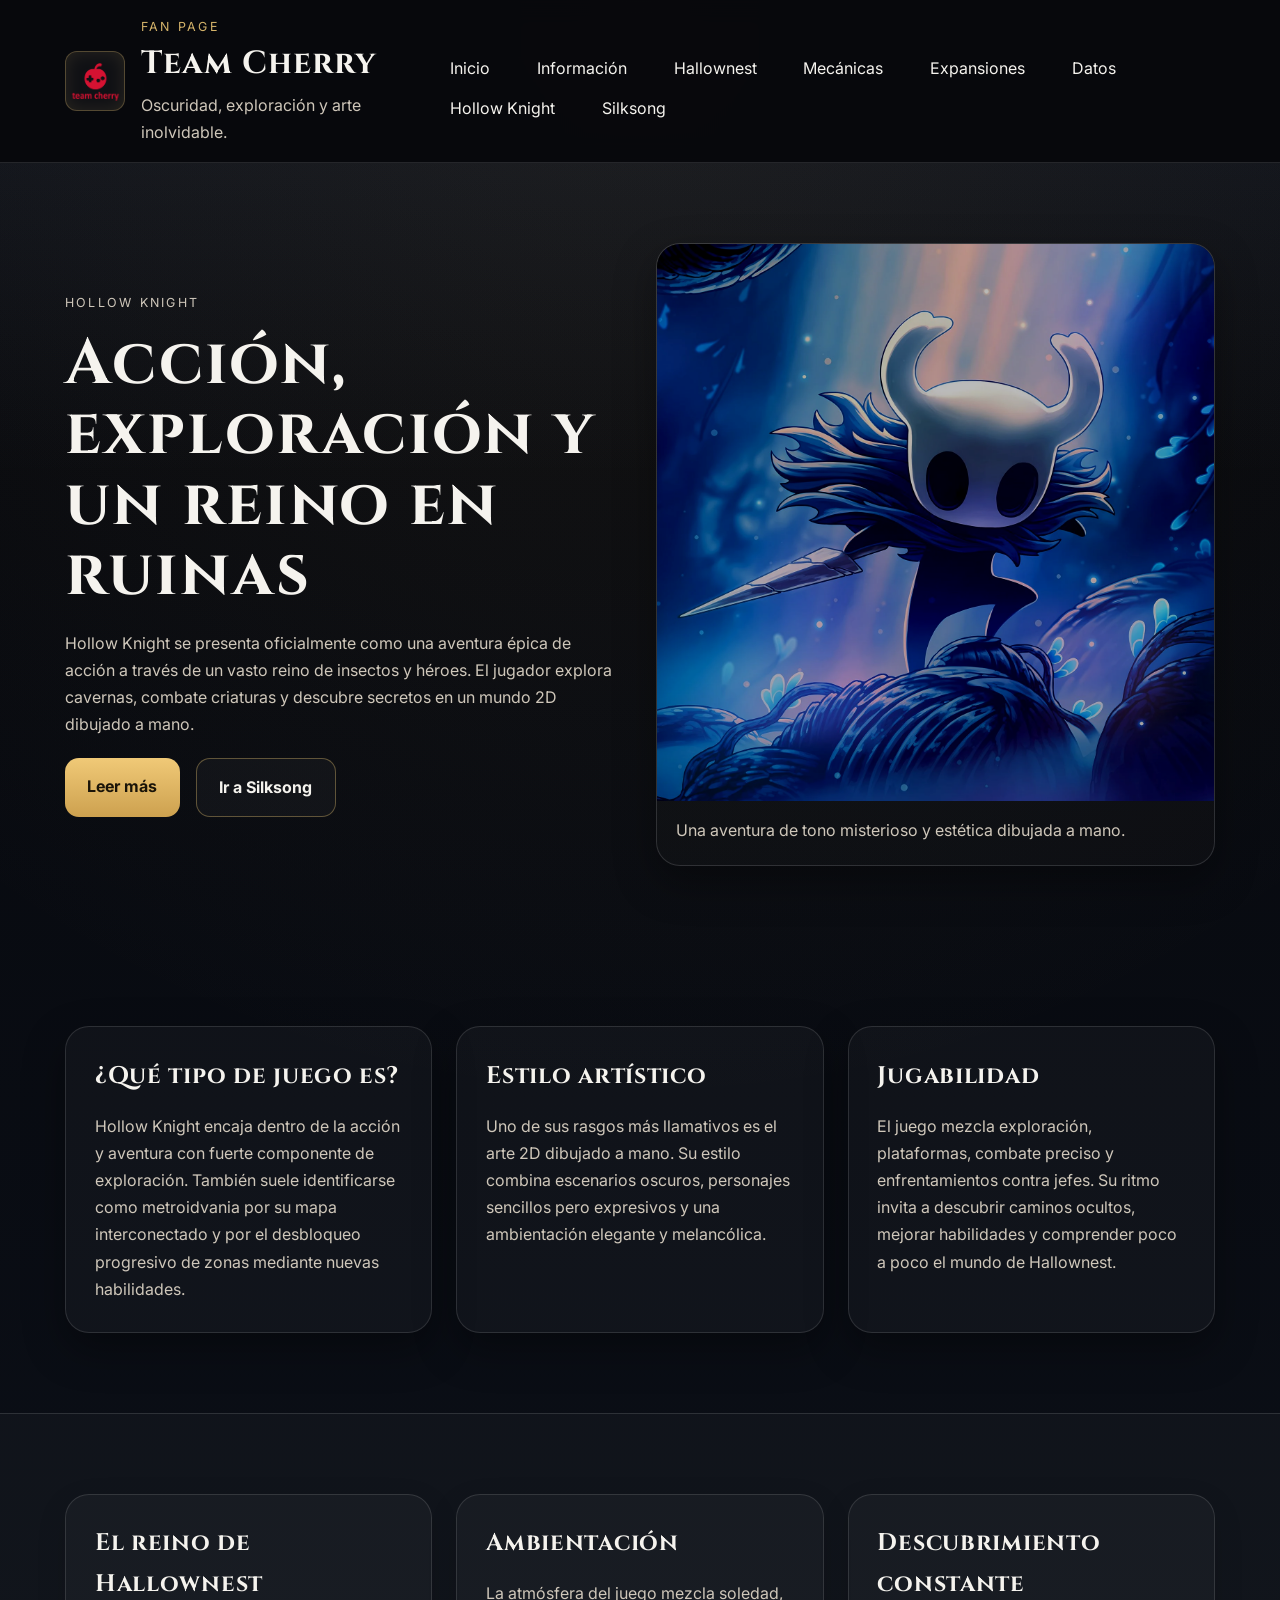
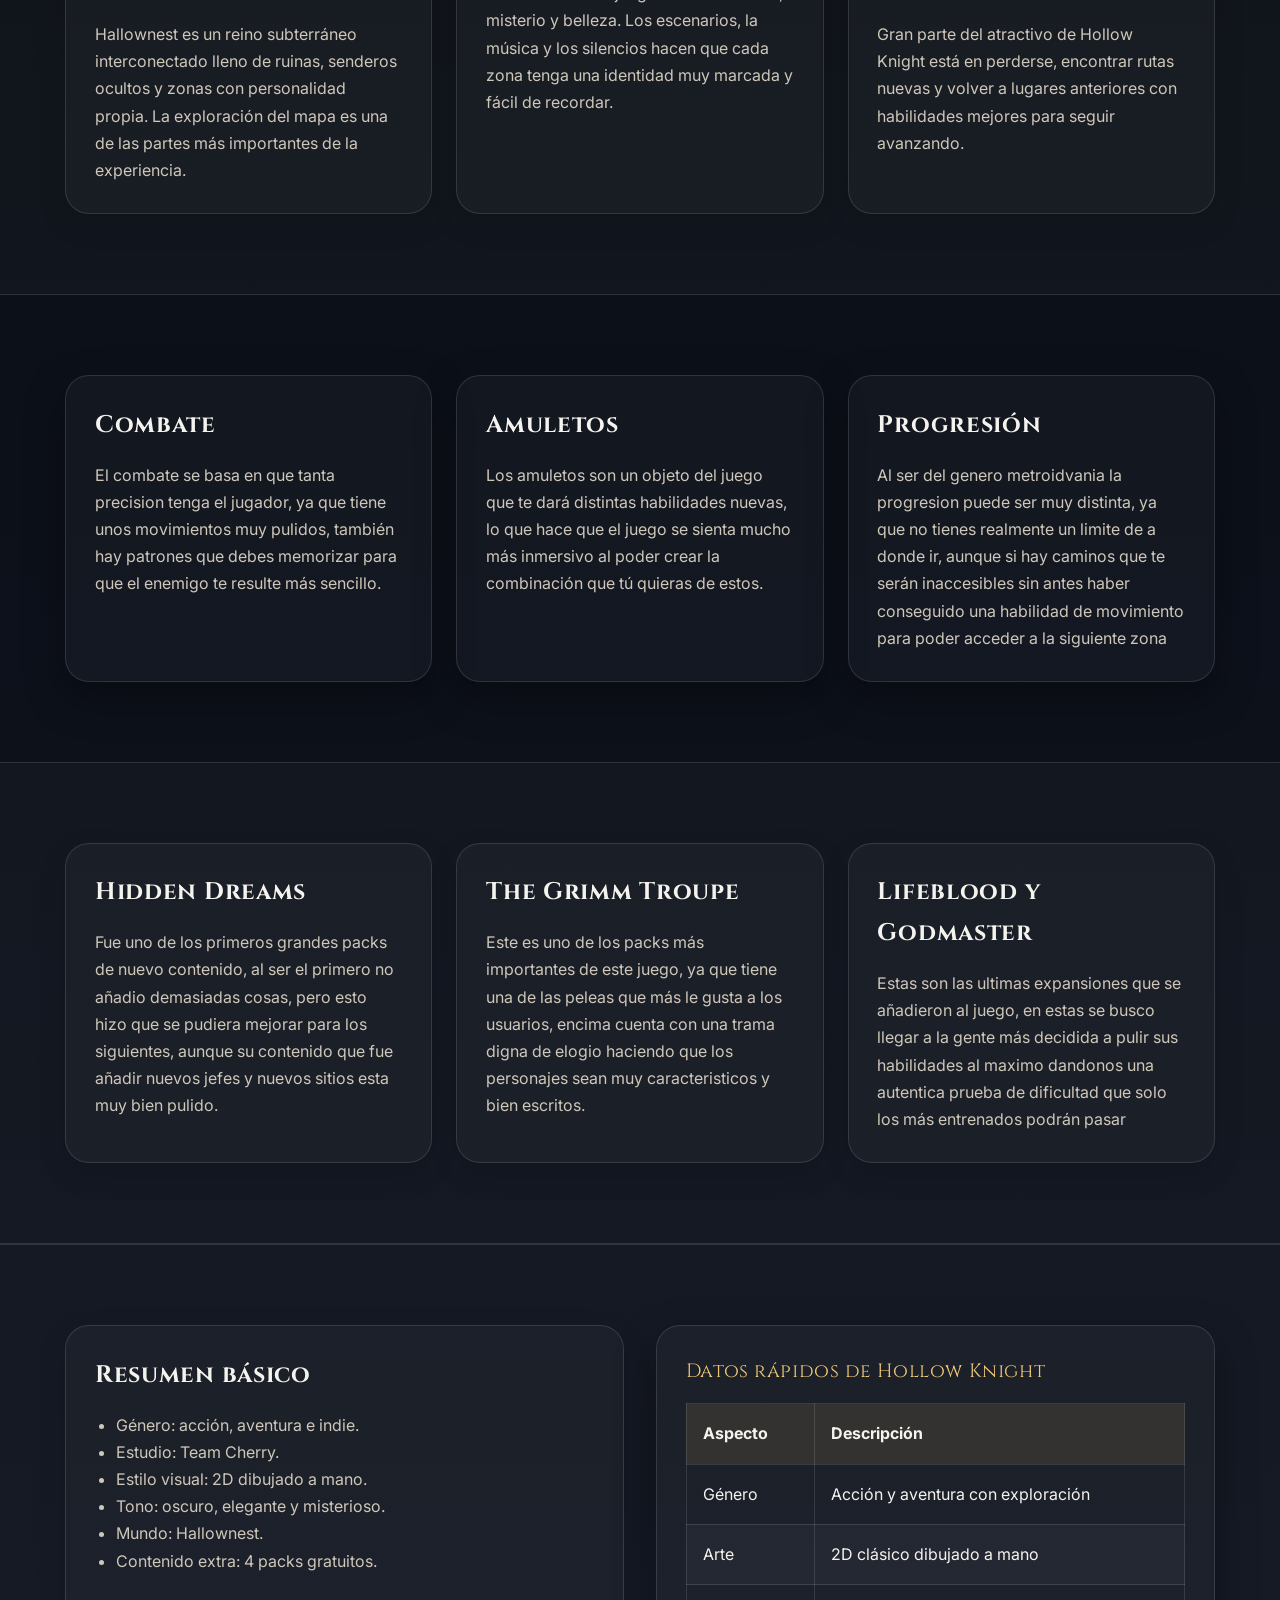
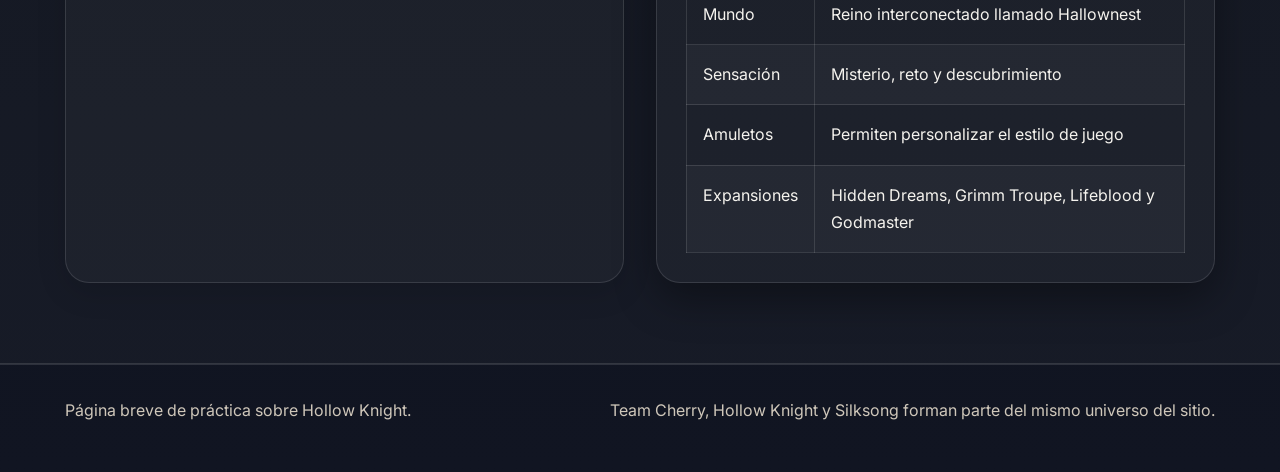
==== commit 20d18225: "Terminado" ====
--- a/Html/hollowknight.html
+++ b/Html/hollowknight.html
@@ -101,17 +101,18 @@
       <div class="container simple-grid">
         <article class="panel">
           <h2>Combate</h2>
-          <p>El combate se basa en precisión, movimiento y aprendizaje. Cada enemigo obliga a adaptarse, y muchos jefes requieren memorizar patrones y reaccionar con rapidez.</p>
-        </article>
+          <p>El combate se basa en que tanta precision tenga el jugador, ya que tiene unos movimientos muy pulidos, también hay patrones que debes memorizar para que el enemigo te resulte más sencillo.</p>
+			
+		</article>
 
         <article class="panel">
           <h2>Amuletos</h2>
-          <p>Los Charms o amuletos permiten personalizar el estilo de juego con mejoras y efectos especiales. Gracias a ellos, cada jugador puede orientar su partida de forma diferente.</p>
+          <p>Los amuletos son un objeto del juego que te dará distintas habilidades nuevas, lo que hace que el juego se sienta mucho más inmersivo al poder crear la combinación que tú quieras de estos.</p>
         </article>
 
         <article class="panel">
           <h2>Progresión</h2>
-          <p>Las nuevas habilidades de movimiento y combate abren caminos antes inaccesibles. Esto hace que la sensación de progreso esté muy unida al descubrimiento del mapa.</p>
+          <p>Al ser del genero metroidvania la progresion puede ser muy distinta, ya que no tienes realmente un limite de a donde ir, aunque si hay caminos que te serán inaccesibles sin antes haber conseguido una habilidad de movimiento para poder acceder a la siguiente zona</p>
         </article>
       </div>
     </section>
@@ -120,17 +121,17 @@
       <div class="container simple-grid">
         <article class="panel">
           <h2>Hidden Dreams</h2>
-          <p>Fue uno de los primeros grandes packs de contenido y amplió el juego con nuevos retos y mejoras para seguir profundizando en Hallownest.</p>
+          <p>Fue uno de los primeros grandes packs de nuevo contenido, al ser el primero no añadio demasiadas cosas, pero esto hizo que se pudiera mejorar para los siguientes, aunque su contenido que fue añadir nuevos jefes y nuevos sitios esta muy bien pulido.</p>
         </article>
 
         <article class="panel">
           <h2>The Grimm Troupe</h2>
-          <p>Añadió una de las historias secundarias más recordadas del juego, con nuevos personajes, combates y un tono todavía más oscuro y teatral.</p>
+          <p>Este es uno de los packs más importantes de este juego, ya que tiene una de las peleas que más le gusta a los usuarios, encima cuenta con una trama digna de elogio haciendo que los personajes sean muy caracteristicos y bien escritos.</p>
         </article>
 
         <article class="panel">
           <h2>Lifeblood y Godmaster</h2>
-          <p>Estas expansiones completaron la experiencia con ajustes, contenido adicional y desafíos para jugadores que querían dominar el juego al máximo.</p>
+          <p>Estas son las ultimas expansiones que se añadieron al juego, en estas se busco llegar a la gente más decidida a pulir sus habilidades al maximo dandonos una autentica prueba de dificultad que solo los más entrenados podrán pasar</p>
         </article>
       </div>
     </section>
